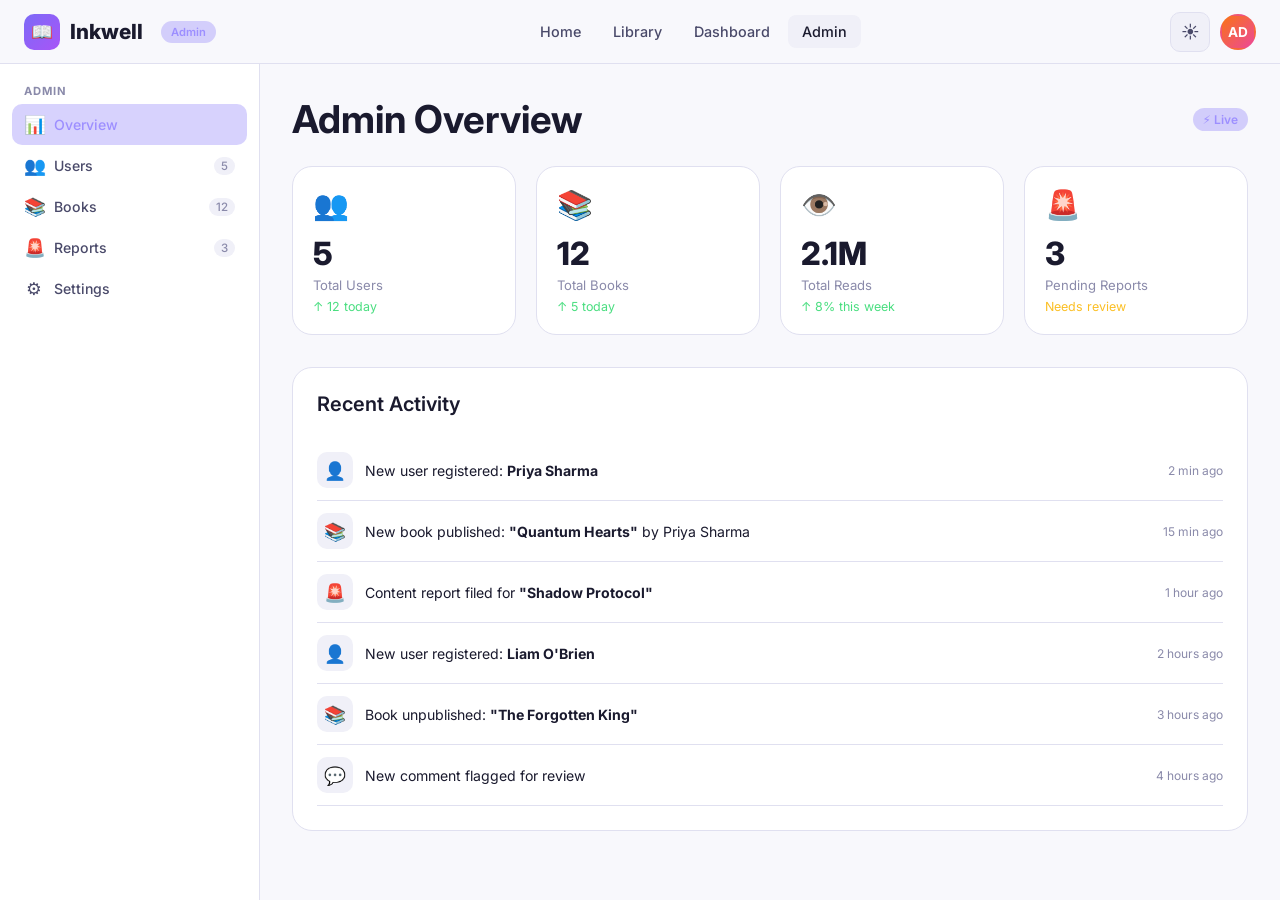
==== admin.html @ 32469648 "update" ====
<!DOCTYPE html>
<html lang="en" data-theme="light">

<head>
    <meta charset="UTF-8" />
    <meta name="viewport" content="width=device-width, initial-scale=1.0" />
    <title>Admin Panel — Inkwell</title>
    <link rel="stylesheet" href="css/styles.css" />
    <link href="https://fonts.googleapis.com/css2?family=Inter:wght@400;500;600;700;800&display=swap"
        rel="stylesheet" />
</head>

<body>

    <nav class="navbar">
        <a href="index.html" class="navbar-brand">
            <div class="logo-icon">📖</div><span>Inkwell</span>
            <span class="badge" style="margin-left:8px;font-size:0.7rem">Admin</span>
        </a>
        <div class="navbar-nav">
            <a href="index.html">Home</a>
            <a href="library.html">Library</a>
            <a href="dashboard.html">Dashboard</a>
            <a href="admin.html" class="active">Admin</a>
        </div>
        <div class="navbar-actions">
            <button class="theme-toggle" id="themeToggle">🌙</button>
            <div class="avatar" style="background:var(--gradient-warm)">AD</div>
            <div class="hamburger" id="hamburger"><span></span><span></span><span></span></div>
        </div>
    </nav>

    <div class="mobile-nav-overlay" id="mobileOverlay"></div>

    <div class="app-layout">
        <aside class="sidebar" id="sidebar">
            <div class="sidebar-section">
                <div class="sidebar-label">Admin</div>
                <div class="sidebar-item active" onclick="showAdminTab('overview')"><span class="icon">📊</span>
                    Overview</div>
                <div class="sidebar-item" onclick="showAdminTab('users')"><span class="icon">👥</span> Users <span
                        class="count" id="userCountBadge">0</span></div>
                <div class="sidebar-item" onclick="showAdminTab('books')"><span class="icon">📚</span> Books <span
                        class="count" id="bookCountBadge">0</span></div>
                <div class="sidebar-item" onclick="showAdminTab('reports')"><span class="icon">🚨</span> Reports <span
                        class="count">3</span></div>
                <div class="sidebar-item" onclick="showAdminTab('settings')"><span class="icon">⚙️</span> Settings</div>
            </div>
        </aside>

        <main class="main-content">

            <!-- OVERVIEW -->
            <div id="admin-tab-overview">
                <div class="flex-between mb-3">
                    <h2>Admin Overview</h2>
                    <span class="badge">⚡ Live</span>
                </div>
                <div class="stats-grid stagger mb-3">
                    <div class="stat-card">
                        <div class="stat-icon">👥</div>
                        <div class="stat-value" id="adminTotalUsers">0</div>
                        <div class="stat-label">Total Users</div>
                        <div class="stat-change">↑ 12 today</div>
                    </div>
                    <div class="stat-card">
                        <div class="stat-icon">📚</div>
                        <div class="stat-value" id="adminTotalBooks">0</div>
                        <div class="stat-label">Total Books</div>
                        <div class="stat-change">↑ 5 today</div>
                    </div>
                    <div class="stat-card">
                        <div class="stat-icon">👁️</div>
                        <div class="stat-value">2.1M</div>
                        <div class="stat-label">Total Reads</div>
                        <div class="stat-change">↑ 8% this week</div>
                    </div>
                    <div class="stat-card">
                        <div class="stat-icon">🚨</div>
                        <div class="stat-value">3</div>
                        <div class="stat-label">Pending Reports</div>
                        <div class="stat-change" style="color:var(--warning)">Needs review</div>
                    </div>
                </div>
                <div class="card">
                    <h3 class="mb-3">Recent Activity</h3>
                    <div id="recentActivity"></div>
                </div>
            </div>

            <!-- USERS -->
            <div id="admin-tab-users" class="hidden">
                <div class="flex-between mb-3">
                    <h2>Manage Users</h2>
                    <div style="display:flex;gap:10px">
                        <input class="input" style="width:240px" placeholder="Search users..."
                            oninput="searchUsers(this.value)" />
                    </div>
                </div>
                <div class="card" style="padding:0;overflow:hidden">
                    <table class="admin-table">
                        <thead>
                            <tr>
                                <th>User</th>
                                <th>Email</th>
                                <th>Books</th>
                                <th>Joined</th>
                                <th>Status</th>
                                <th>Actions</th>
                            </tr>
                        </thead>
                        <tbody id="usersTableBody"></tbody>
                    </table>
                </div>
            </div>

            <!-- BOOKS -->
            <div id="admin-tab-books" class="hidden">
                <div class="flex-between mb-3">
                    <h2>Manage Books</h2>
                    <input class="input" style="width:240px" placeholder="Search books..."
                        oninput="searchAdminBooks(this.value)" />
                </div>
                <div class="card" style="padding:0;overflow:hidden">
                    <table class="admin-table">
                        <thead>
                            <tr>
                                <th>Book</th>
                                <th>Author</th>
                                <th>Category</th>
                                <th>Reads</th>
                                <th>Status</th>
                                <th>Actions</th>
                            </tr>
                        </thead>
                        <tbody id="booksTableBody"></tbody>
                    </table>
                </div>
            </div>

            <!-- REPORTS -->
            <div id="admin-tab-reports" class="hidden">
                <h2 class="mb-3">Content Reports</h2>
                <div id="reportsList"></div>
            </div>

            <!-- SETTINGS -->
            <div id="admin-tab-settings" class="hidden">
                <h2 class="mb-3">Platform Settings</h2>
                <div class="card mb-3">
                    <h3 class="mb-3">General</h3>
                    <div style="display:flex;flex-direction:column;gap:16px">
                        <div class="input-group"><label>Platform Name</label><input class="input" value="Inkwell" />
                        </div>
                        <div class="input-group"><label>Max Books Per User</label><input class="input" type="number"
                                value="50" /></div>
                        <div class="flex-between"><span>Allow New Registrations</span><input type="checkbox" checked />
                        </div>
                        <div class="flex-between"><span>Require Email Verification</span><input type="checkbox"
                                checked /></div>
                    </div>
                </div>
                <div class="card">
                    <h3 class="mb-3">Content Moderation</h3>
                    <div style="display:flex;flex-direction:column;gap:16px">
                        <div class="flex-between"><span>Auto-flag inappropriate content</span><input type="checkbox"
                                checked /></div>
                        <div class="flex-between"><span>Require approval for new books</span><input type="checkbox" />
                        </div>
                        <button class="btn btn-primary mt-2">Save Settings</button>
                    </div>
                </div>
            </div>

        </main>
    </div>

    <!-- CONFIRM ACTION MODAL -->
    <div class="modal-overlay" id="confirmModal">
        <div class="modal" style="max-width:400px">
            <div class="modal-header">
                <h3 id="confirmTitle">Confirm Action</h3>
                <button class="modal-close" onclick="closeModal('confirmModal')">✕</button>
            </div>
            <p id="confirmMessage" class="mb-3"></p>
            <div style="display:flex;gap:10px">
                <button class="btn btn-danger" style="flex:1;justify-content:center" id="confirmBtn">Confirm</button>
                <button class="btn btn-secondary" style="flex:1;justify-content:center"
                    onclick="closeModal('confirmModal')">Cancel</button>
            </div>
        </div>
    </div>

    <!-- ADMIN LOGIN OVERLAY -->
    <div class="modal-overlay" id="adminLoginOverlay" style="display:flex; flex-direction:column; justify-content:center; align-items:center; background:var(--bg); z-index:99999;">
        <div class="modal" style="text-align:center; width:100%; max-width:400px; padding:40px 30px;">
            <div style="font-size:3.5rem; margin-bottom:15px;">🛡️</div>
            <h2 style="margin-bottom:8px;">Admin Access</h2>
            <p style="color:var(--text-muted); font-size:0.9rem; margin-bottom:24px;">Please enter the password to access the admin portal.</p>
            <div style="text-align:left; margin-bottom:20px;">
                <label style="display:block; margin-bottom:8px; font-weight:600; font-size:0.85rem; color:var(--text)">Password</label>
                <input class="input" type="password" id="adminPasswordInput" placeholder="Enter password (e.g. admin123)..." style="width:100%;" onkeyup="if(event.key === 'Enter') checkAdminPassword()" />
                <div id="adminLoginError" style="color:#ef4444; font-size:0.8rem; margin-top:8px; display:none;">Incorrect password. Access denied.</div>
            </div>
            <button class="btn btn-primary" style="width:100%; justify-content:center; padding:12px; margin-bottom:12px;" onclick="checkAdminPassword()">Authenticate</button>
            <button class="btn btn-ghost" style="width:100%; justify-content:center; padding:12px;" onclick="window.location.href='index.html'">Return to Homepage</button>
        </div>
    </div>

    <div class="toast-container" id="toastContainer"></div>
    <script src="js/app.js"></script>
    <script src="js/admin.js"></script>
</body>

</html>
---- css/styles.css ----
/* ===== CSS VARIABLES & RESET ===== */
:root {
    --bg-primary: #0f0f13;
    --bg-secondary: #1a1a24;
    --bg-card: #1e1e2e;
    --bg-hover: #252535;
    --accent: #7c6af7;
    --accent-light: #9d8fff;
    --accent-glow: rgba(124, 106, 247, 0.3);
    --text-primary: #e8e8f0;
    --text-secondary: #9090a8;
    --text-muted: #5a5a72;
    --border: #2a2a3e;
    --border-light: #3a3a52;
    --success: #4ade80;
    --warning: #fbbf24;
    --danger: #f87171;
    --gradient: linear-gradient(135deg, #7c6af7, #a855f7);
    --gradient-warm: linear-gradient(135deg, #f97316, #ec4899);
    --shadow: 0 4px 24px rgba(0, 0, 0, 0.4);
    --shadow-glow: 0 0 30px rgba(124, 106, 247, 0.2);
    --radius: 12px;
    --radius-lg: 20px;
    --transition: all 0.3s cubic-bezier(0.4, 0, 0.2, 1);
    --font: 'Inter', system-ui, sans-serif;
    --font-serif: 'Georgia', 'Times New Roman', serif;
    --sidebar-width: 260px;
}

[data-theme="light"] {
    --bg-primary: #f8f8fc;
    --bg-secondary: #ffffff;
    --bg-card: #ffffff;
    --bg-hover: #f0f0f8;
    --text-primary: #1a1a2e;
    --text-secondary: #4a4a6a;
    --text-muted: #8a8aaa;
    --border: #e0e0f0;
    --border-light: #d0d0e8;
    --shadow: 0 4px 24px rgba(0, 0, 0, 0.08);
    --shadow-glow: 0 0 30px rgba(124, 106, 247, 0.1);
}

*,
*::before,
*::after {
    box-sizing: border-box;
    margin: 0;
    padding: 0;
}

html {
    scroll-behavior: smooth;
}

body {
    font-family: var(--font);
    background: var(--bg-primary);
    color: var(--text-primary);
    transition: var(--transition);
    min-height: 100vh;
    overflow-x: hidden;
}

a {
    text-decoration: none;
    color: inherit;
}

ul {
    list-style: none;
}

img {
    max-width: 100%;
}

button {
    cursor: pointer;
    border: none;
    outline: none;
    font-family: var(--font);
}

input,
textarea,
select {
    font-family: var(--font);
    outline: none;
}

/* ===== SCROLLBAR ===== */
::-webkit-scrollbar {
    width: 6px;
}

::-webkit-scrollbar-track {
    background: var(--bg-primary);
}

::-webkit-scrollbar-thumb {
    background: var(--border-light);
    border-radius: 3px;
}

::-webkit-scrollbar-thumb:hover {
    background: var(--accent);
}

/* ===== TYPOGRAPHY ===== */
h1 {
    font-size: clamp(2rem, 5vw, 3.5rem);
    font-weight: 800;
    line-height: 1.1;
}

h2 {
    font-size: clamp(1.5rem, 3vw, 2.5rem);
    font-weight: 700;
}

h3 {
    font-size: 1.25rem;
    font-weight: 600;
}

h4 {
    font-size: 1rem;
    font-weight: 600;
}

p {
    line-height: 1.7;
    color: var(--text-secondary);
}

/* ===== UTILITY CLASSES ===== */
.container {
    max-width: 1200px;
    margin: 0 auto;
    padding: 0 24px;
}

.flex {
    display: flex;
}

.flex-center {
    display: flex;
    align-items: center;
    justify-content: center;
}

.flex-between {
    display: flex;
    align-items: center;
    justify-content: space-between;
}

.grid {
    display: grid;
}

.gap-1 {
    gap: 8px;
}

.gap-2 {
    gap: 16px;
}

.gap-3 {
    gap: 24px;
}

.gap-4 {
    gap: 32px;
}

.mt-1 {
    margin-top: 8px;
}

.mt-2 {
    margin-top: 16px;
}

.mt-3 {
    margin-top: 24px;
}

.mb-1 {
    margin-bottom: 8px;
}

.mb-2 {
    margin-bottom: 16px;
}

.mb-3 {
    margin-bottom: 24px;
}

.text-accent {
    color: var(--accent);
}

.text-muted {
    color: var(--text-muted);
}

.text-center {
    text-align: center;
}

.hidden {
    display: none !important;
}

.badge {
    display: inline-flex;
    align-items: center;
    gap: 4px;
    padding: 4px 10px;
    border-radius: 20px;
    font-size: 0.75rem;
    font-weight: 600;
    background: var(--accent-glow);
    color: var(--accent-light);
}

/* ===== BUTTONS ===== */
.btn {
    display: inline-flex;
    align-items: center;
    gap: 8px;
    padding: 10px 20px;
    border-radius: var(--radius);
    font-size: 0.9rem;
    font-weight: 600;
    transition: var(--transition);
    white-space: nowrap;
}

.btn-primary {
    background: var(--gradient);
    color: #fff;
    box-shadow: 0 4px 15px var(--accent-glow);
}

.btn-primary:hover {
    transform: translateY(-2px);
    box-shadow: 0 8px 25px var(--accent-glow);
}

.btn-secondary {
    background: var(--bg-card);
    color: var(--text-primary);
    border: 1px solid var(--border-light);
}

.btn-secondary:hover {
    background: var(--bg-hover);
    border-color: var(--accent);
}

.btn-ghost {
    background: transparent;
    color: var(--text-secondary);
}

.btn-ghost:hover {
    color: var(--text-primary);
    background: var(--bg-hover);
}

.btn-danger {
    background: rgba(248, 113, 113, 0.15);
    color: var(--danger);
    border: 1px solid rgba(248, 113, 113, 0.3);
}

.btn-danger:hover {
    background: rgba(248, 113, 113, 0.25);
}

.btn-sm {
    padding: 6px 14px;
    font-size: 0.8rem;
}

.btn-lg {
    padding: 14px 28px;
    font-size: 1rem;
    border-radius: var(--radius-lg);
}

.btn-icon {
    padding: 8px;
    border-radius: 8px;
    background: var(--bg-hover);
    color: var(--text-secondary);
}

.btn-icon:hover {
    color: var(--accent);
    background: var(--accent-glow);
}

/* ===== CARDS ===== */
.card {
    background: var(--bg-card);
    border: 1px solid var(--border);
    border-radius: var(--radius-lg);
    padding: 24px;
    transition: var(--transition);
}

.card:hover {
    border-color: var(--border-light);
    box-shadow: var(--shadow);
}

.card-glow:hover {
    box-shadow: var(--shadow-glow);
    border-color: var(--accent);
}

/* ===== INPUTS ===== */
.input-group {
    display: flex;
    flex-direction: column;
    gap: 6px;
}

.input-group label {
    font-size: 0.85rem;
    font-weight: 600;
    color: var(--text-secondary);
}

.input {
    background: var(--bg-secondary);
    border: 1px solid var(--border);
    border-radius: var(--radius);
    padding: 10px 14px;
    color: var(--text-primary);
    font-size: 0.9rem;
    transition: var(--transition);
    width: 100%;
}

.input:focus {
    border-color: var(--accent);
    box-shadow: 0 0 0 3px var(--accent-glow);
}

.input::placeholder {
    color: var(--text-muted);
}

textarea.input {
    resize: vertical;
    min-height: 100px;
}

/* ===== MODAL ===== */
.modal-overlay {
    position: fixed;
    inset: 0;
    background: rgba(0, 0, 0, 0.7);
    backdrop-filter: blur(8px);
    z-index: 1000;
    display: flex;
    align-items: center;
    justify-content: center;
    opacity: 0;
    pointer-events: none;
    transition: var(--transition);
}

.modal-overlay.active {
    opacity: 1;
    pointer-events: all;
}

.modal {
    background: var(--bg-card);
    border: 1px solid var(--border-light);
    border-radius: var(--radius-lg);
    padding: 32px;
    width: 90%;
    max-width: 480px;
    transform: scale(0.9) translateY(20px);
    transition: var(--transition);
    box-shadow: var(--shadow);
}

.modal-overlay.active .modal {
    transform: scale(1) translateY(0);
}

.modal-header {
    display: flex;
    align-items: center;
    justify-content: space-between;
    margin-bottom: 24px;
}

.modal-close {
    background: var(--bg-hover);
    border: none;
    color: var(--text-secondary);
    width: 32px;
    height: 32px;
    border-radius: 8px;
    font-size: 1.2rem;
    cursor: pointer;
    display: flex;
    align-items: center;
    justify-content: center;
}

.modal-close:hover {
    color: var(--danger);
}

/* ===== NAVBAR ===== */
.navbar {
    position: fixed;
    top: 0;
    left: 0;
    right: 0;
    z-index: 100;
    background: rgba(15, 15, 19, 0.85);
    backdrop-filter: blur(20px);
    border-bottom: 1px solid var(--border);
    padding: 0 24px;
    height: 64px;
    display: flex;
    align-items: center;
    justify-content: space-between;
    transition: var(--transition);
}

[data-theme="light"] .navbar {
    background: rgba(248, 248, 252, 0.85);
}

.navbar-brand {
    display: flex;
    align-items: center;
    gap: 10px;
    font-size: 1.3rem;
    font-weight: 800;
}

.navbar-brand .logo-icon {
    width: 36px;
    height: 36px;
    background: var(--gradient);
    border-radius: 10px;
    display: flex;
    align-items: center;
    justify-content: center;
    font-size: 1.1rem;
}

.navbar-nav {
    display: flex;
    align-items: center;
    gap: 4px;
}

.navbar-nav a {
    padding: 8px 14px;
    border-radius: 8px;
    font-size: 0.9rem;
    font-weight: 500;
    color: var(--text-secondary);
    transition: var(--transition);
}

.navbar-nav a:hover,
.navbar-nav a.active {
    color: var(--text-primary);
    background: var(--bg-hover);
}

.navbar-actions {
    display: flex;
    align-items: center;
    gap: 10px;
}

.theme-toggle {
    width: 40px;
    height: 40px;
    border-radius: 10px;
    background: var(--bg-hover);
    border: 1px solid var(--border);
    color: var(--text-secondary);
    font-size: 1.1rem;
    display: flex;
    align-items: center;
    justify-content: center;
    cursor: pointer;
    transition: var(--transition);
}

.theme-toggle:hover {
    color: var(--accent);
    border-color: var(--accent);
}

.avatar {
    width: 36px;
    height: 36px;
    border-radius: 50%;
    background: var(--gradient);
    display: flex;
    align-items: center;
    justify-content: center;
    font-weight: 700;
    font-size: 0.85rem;
    color: #fff;
    cursor: pointer;
    border: 2px solid transparent;
    transition: var(--transition);
}

.avatar:hover {
    border-color: var(--accent);
}

.hamburger {
    display: none;
    flex-direction: column;
    gap: 5px;
    cursor: pointer;
    padding: 8px;
}

.hamburger span {
    width: 22px;
    height: 2px;
    background: var(--text-primary);
    border-radius: 2px;
    transition: var(--transition);
}

/* ===== HERO SECTION ===== */
.hero {
    min-height: 100vh;
    display: flex;
    align-items: center;
    padding: 100px 24px 60px;
    position: relative;
    overflow: hidden;
}

.hero-bg {
    position: absolute;
    inset: 0;
    z-index: 0;
    background: radial-gradient(ellipse 80% 60% at 50% -10%, rgba(124, 106, 247, 0.15), transparent),
        radial-gradient(ellipse 60% 40% at 80% 80%, rgba(168, 85, 247, 0.1), transparent);
}

.hero-grid {
    position: absolute;
    inset: 0;
    z-index: 0;
    background-image: linear-gradient(var(--border) 1px, transparent 1px),
        linear-gradient(90deg, var(--border) 1px, transparent 1px);
    background-size: 60px 60px;
    opacity: 0.3;
}

.hero-content {
    position: relative;
    z-index: 1;
    max-width: 700px;
}

.hero-badge {
    display: inline-flex;
    align-items: center;
    gap: 8px;
    background: var(--accent-glow);
    border: 1px solid rgba(124, 106, 247, 0.4);
    color: var(--accent-light);
    padding: 6px 16px;
    border-radius: 20px;
    font-size: 0.8rem;
    font-weight: 600;
    margin-bottom: 24px;
}

.hero h1 {
    margin-bottom: 20px;
}

.hero h1 span {
    background: var(--gradient);
    -webkit-background-clip: text;
    -webkit-text-fill-color: transparent;
    background-clip: text;
}

.hero p {
    font-size: 1.1rem;
    margin-bottom: 36px;
    max-width: 560px;
}

.hero-actions {
    display: flex;
    gap: 14px;
    flex-wrap: wrap;
}

.hero-stats {
    display: flex;
    gap: 32px;
    margin-top: 48px;
    flex-wrap: wrap;
}

.hero-stat {
    display: flex;
    flex-direction: column;
}

.hero-stat .num {
    font-size: 1.8rem;
    font-weight: 800;
    color: var(--text-primary);
}

.hero-stat .label {
    font-size: 0.8rem;
    color: var(--text-muted);
}

.hero-visual {
    position: absolute;
    right: 5%;
    top: 50%;
    transform: translateY(-50%);
    z-index: 1;
    display: grid;
    grid-template-columns: 1fr 1fr;
    gap: 16px;
    width: 380px;
}

.hero-book-card {
    background: var(--bg-card);
    border: 1px solid var(--border);
    border-radius: var(--radius);
    padding: 16px;
    transition: var(--transition);
    animation: float 4s ease-in-out infinite;
}

.hero-book-card:nth-child(2) {
    animation-delay: 1s;
    margin-top: 24px;
}

.hero-book-card:nth-child(3) {
    animation-delay: 0.5s;
}

.hero-book-card:nth-child(4) {
    animation-delay: 1.5s;
    margin-top: 24px;
}

.hero-book-card:hover {
    border-color: var(--accent);
    transform: translateY(-4px);
}

.book-cover-mini {
    width: 100%;
    aspect-ratio: 3/4;
    border-radius: 8px;
    margin-bottom: 10px;
    display: flex;
    align-items: center;
    justify-content: center;
    font-size: 2rem;
}

@keyframes float {

    0%,
    100% {
        transform: translateY(0);
    }

    50% {
        transform: translateY(-8px);
    }
}

/* ===== SECTIONS ===== */
.section {
    padding: 80px 0;
}

.section-header {
    text-align: center;
    margin-bottom: 48px;
}

.section-header p {
    max-width: 560px;
    margin: 12px auto 0;
    font-size: 1rem;
}

/* ===== BOOK GRID ===== */
.books-grid {
    display: grid;
    grid-template-columns: repeat(auto-fill, minmax(200px, 1fr));
    gap: 24px;
}

.book-card {
    background: var(--bg-card);
    border: 1px solid var(--border);
    border-radius: var(--radius-lg);
    overflow: hidden;
    transition: var(--transition);
    cursor: pointer;
}

.book-card:hover {
    transform: translateY(-6px);
    box-shadow: var(--shadow-glow);
    border-color: var(--accent);
}

.book-cover {
    width: 100%;
    aspect-ratio: 3/4;
    display: flex;
    align-items: center;
    justify-content: center;
    font-size: 3rem;
    position: relative;
    overflow: hidden;
}

.book-cover img {
    width: 100%;
    height: 100%;
    object-fit: cover;
}

.book-info {
    padding: 14px;
}

.book-title {
    font-size: 0.9rem;
    font-weight: 700;
    margin-bottom: 4px;
    color: var(--text-primary);
    white-space: nowrap;
    overflow: hidden;
    text-overflow: ellipsis;
}

.book-author {
    font-size: 0.78rem;
    color: var(--text-muted);
    margin-bottom: 8px;
}

.book-meta {
    display: flex;
    align-items: center;
    justify-content: space-between;
}

.book-rating {
    display: flex;
    align-items: center;
    gap: 4px;
    font-size: 0.78rem;
    color: var(--warning);
}

.book-reads {
    font-size: 0.75rem;
    color: var(--text-muted);
}

.book-category {
    position: absolute;
    top: 10px;
    left: 10px;
    background: rgba(0, 0, 0, 0.6);
    backdrop-filter: blur(4px);
    color: #fff;
    padding: 3px 8px;
    border-radius: 6px;
    font-size: 0.7rem;
    font-weight: 600;
}

/* ===== FEATURES SECTION ===== */
.features-grid {
    display: grid;
    grid-template-columns: repeat(auto-fit, minmax(280px, 1fr));
    gap: 24px;
}

.feature-card {
    background: var(--bg-card);
    border: 1px solid var(--border);
    border-radius: var(--radius-lg);
    padding: 28px;
    transition: var(--transition);
}

.feature-card:hover {
    border-color: var(--accent);
    box-shadow: var(--shadow-glow);
    transform: translateY(-4px);
}

.feature-icon {
    width: 52px;
    height: 52px;
    border-radius: var(--radius);
    background: var(--accent-glow);
    display: flex;
    align-items: center;
    justify-content: center;
    font-size: 1.5rem;
    margin-bottom: 16px;
}

.feature-card h3 {
    margin-bottom: 8px;
}

/* ===== SIDEBAR LAYOUT ===== */
.app-layout {
    display: flex;
    min-height: 100vh;
    padding-top: 64px;
}

.sidebar {
    width: var(--sidebar-width);
    background: var(--bg-secondary);
    border-right: 1px solid var(--border);
    position: fixed;
    top: 64px;
    left: 0;
    bottom: 0;
    overflow-y: auto;
    padding: 20px 12px;
    transition: var(--transition);
    z-index: 50;
}

.sidebar-section {
    margin-bottom: 24px;
}

.sidebar-label {
    font-size: 0.7rem;
    font-weight: 700;
    text-transform: uppercase;
    letter-spacing: 1px;
    color: var(--text-muted);
    padding: 0 12px;
    margin-bottom: 6px;
}

.sidebar-item {
    display: flex;
    align-items: center;
    gap: 10px;
    padding: 10px 12px;
    border-radius: 10px;
    color: var(--text-secondary);
    font-size: 0.88rem;
    font-weight: 500;
    transition: var(--transition);
    cursor: pointer;
}

.sidebar-item:hover {
    background: var(--bg-hover);
    color: var(--text-primary);
}

.sidebar-item.active {
    background: var(--accent-glow);
    color: var(--accent-light);
}

.sidebar-item .icon {
    font-size: 1.1rem;
    width: 20px;
    text-align: center;
}

.sidebar-item .count {
    margin-left: auto;
    background: var(--bg-hover);
    color: var(--text-muted);
    padding: 2px 7px;
    border-radius: 10px;
    font-size: 0.72rem;
}

.main-content {
    margin-left: var(--sidebar-width);
    flex: 1;
    padding: 32px;
    min-width: 0;
}

/* ===== DASHBOARD ===== */
.stats-grid {
    display: grid;
    grid-template-columns: repeat(auto-fit, minmax(200px, 1fr));
    gap: 20px;
    margin-bottom: 32px;
}

.stat-card {
    background: var(--bg-card);
    border: 1px solid var(--border);
    border-radius: var(--radius-lg);
    padding: 20px;
    transition: var(--transition);
}

.stat-card:hover {
    border-color: var(--border-light);
}

.stat-card .stat-icon {
    font-size: 1.8rem;
    margin-bottom: 12px;
}

.stat-card .stat-value {
    font-size: 2rem;
    font-weight: 800;
    color: var(--text-primary);
}

.stat-card .stat-label {
    font-size: 0.82rem;
    color: var(--text-muted);
    margin-top: 4px;
}

.stat-card .stat-change {
    font-size: 0.78rem;
    color: var(--success);
    margin-top: 6px;
}

/* ===== EDITOR ===== */
.editor-layout {
    display: flex;
    height: 100vh;
    padding-top: 64px;
}

.editor-sidebar {
    width: 280px;
    background: var(--bg-secondary);
    border-right: 1px solid var(--border);
    display: flex;
    flex-direction: column;
    overflow: hidden;
}

.editor-sidebar-header {
    padding: 16px;
    border-bottom: 1px solid var(--border);
}

.chapter-list {
    flex: 1;
    overflow-y: auto;
    padding: 8px;
}

.chapter-item {
    display: flex;
    align-items: center;
    gap: 10px;
    padding: 10px 12px;
    border-radius: 10px;
    cursor: pointer;
    transition: var(--transition);
    color: var(--text-secondary);
    font-size: 0.88rem;
}

.chapter-item:hover {
    background: var(--bg-hover);
    color: var(--text-primary);
}

.chapter-item.active {
    background: var(--accent-glow);
    color: var(--accent-light);
}

.chapter-item .drag-handle {
    color: var(--text-muted);
    cursor: grab;
}

.chapter-item .chapter-num {
    font-size: 0.72rem;
    color: var(--text-muted);
}

.editor-main {
    flex: 1;
    display: flex;
    flex-direction: column;
    overflow: hidden;
}

.editor-toolbar {
    padding: 10px 16px;
    border-bottom: 1px solid var(--border);
    display: flex;
    align-items: center;
    gap: 4px;
    flex-wrap: wrap;
    background: var(--bg-secondary);
}

.toolbar-btn {
    width: 34px;
    height: 34px;
    border-radius: 8px;
    background: transparent;
    color: var(--text-secondary);
    font-size: 0.9rem;
    display: flex;
    align-items: center;
    justify-content: center;
    transition: var(--transition);
}

.toolbar-btn:hover {
    background: var(--bg-hover);
    color: var(--text-primary);
}

.toolbar-btn.active {
    background: var(--accent-glow);
    color: var(--accent);
}

.toolbar-divider {
    width: 1px;
    height: 24px;
    background: var(--border);
    margin: 0 4px;
}

.editor-area {
    flex: 1;
    overflow-y: auto;
    padding: 40px;
}

.editor-content {
    max-width: 720px;
    margin: 0 auto;
    min-height: 500px;
    outline: none;
    font-size: 1.05rem;
    line-height: 1.8;
    color: var(--text-primary);
}

.editor-content:empty::before {
    content: attr(data-placeholder);
    color: var(--text-muted);
}

.editor-content h1,
.editor-content h2,
.editor-content h3 {
    color: var(--text-primary);
    margin: 24px 0 12px;
}

.editor-content blockquote {
    border-left: 3px solid var(--accent);
    padding-left: 20px;
    color: var(--text-secondary);
    font-style: italic;
    margin: 20px 0;
}

.editor-content img {
    border-radius: var(--radius);
    max-width: 100%;
    margin: 16px 0;
}

.editor-footer {
    padding: 10px 16px;
    border-top: 1px solid var(--border);
    display: flex;
    align-items: center;
    justify-content: space-between;
    background: var(--bg-secondary);
    font-size: 0.8rem;
    color: var(--text-muted);
}

.autosave-indicator {
    display: flex;
    align-items: center;
    gap: 6px;
}

.autosave-dot {
    width: 6px;
    height: 6px;
    border-radius: 50%;
    background: var(--success);
    animation: pulse 2s infinite;
}

@keyframes pulse {

    0%,
    100% {
        opacity: 1;
    }

    50% {
        opacity: 0.3;
    }
}

/* ===== AI ASSISTANT PANEL ===== */
.ai-panel {
    width: 320px;
    background: var(--bg-secondary);
    border-left: 1px solid var(--border);
    display: flex;
    flex-direction: column;
    overflow: hidden;
    transition: var(--transition);
}

.ai-panel-header {
    padding: 16px;
    border-bottom: 1px solid var(--border);
    display: flex;
    align-items: center;
    justify-content: space-between;
}

.ai-messages {
    flex: 1;
    overflow-y: auto;
    padding: 16px;
    display: flex;
    flex-direction: column;
    gap: 12px;
}

.ai-message {
    padding: 12px;
    border-radius: var(--radius);
    font-size: 0.85rem;
    line-height: 1.6;
}

.ai-message.assistant {
    background: var(--accent-glow);
    border: 1px solid rgba(124, 106, 247, 0.3);
    color: var(--text-primary);
}

.ai-message.user {
    background: var(--bg-hover);
    color: var(--text-secondary);
}

.ai-input-area {
    padding: 12px;
    border-top: 1px solid var(--border);
    display: flex;
    gap: 8px;
}

.ai-input-area .input {
    flex: 1;
    padding: 8px 12px;
    font-size: 0.85rem;
}

/* ===== READER ===== */
.reader-layout {
    min-height: 100vh;
    padding-top: 64px;
}

.reader-controls {
    position: fixed;
    top: 64px;
    left: 0;
    right: 0;
    z-index: 90;
    background: var(--bg-secondary);
    border-bottom: 1px solid var(--border);
    padding: 10px 24px;
    display: flex;
    align-items: center;
    justify-content: space-between;
    transition: var(--transition);
}

.reader-controls.hidden-bar {
    transform: translateY(-100%);
}

.font-size-control {
    display: flex;
    align-items: center;
    gap: 8px;
}

.font-size-control span {
    font-size: 0.85rem;
    color: var(--text-muted);
    min-width: 30px;
    text-align: center;
}

.reader-content {
    max-width: 680px;
    margin: 0 auto;
    padding: 40px 24px 80px;
    font-family: var(--font-serif);
    font-size: 1.1rem;
    line-height: 1.9;
    color: var(--text-primary);
}

.reader-content h1 {
    font-family: var(--font);
    margin-bottom: 8px;
}

.reader-content h2 {
    font-family: var(--font);
    margin: 32px 0 16px;
}

.reader-content p {
    margin-bottom: 20px;
}

.reader-content blockquote {
    border-left: 3px solid var(--accent);
    padding: 12px 20px;
    background: var(--bg-card);
    border-radius: 0 var(--radius) var(--radius) 0;
    margin: 24px 0;
    font-style: italic;
}

.reading-progress {
    position: fixed;
    top: 64px;
    left: 0;
    height: 3px;
    background: var(--gradient);
    z-index: 200;
    transition: width 0.1s;
}

/* ===== LIBRARY / SEARCH ===== */
.search-bar {
    display: flex;
    align-items: center;
    gap: 12px;
    background: var(--bg-card);
    border: 1px solid var(--border);
    border-radius: var(--radius-lg);
    padding: 12px 20px;
    transition: var(--transition);
}

.search-bar:focus-within {
    border-color: var(--accent);
    box-shadow: 0 0 0 3px var(--accent-glow);
}

.search-bar input {
    flex: 1;
    background: none;
    border: none;
    color: var(--text-primary);
    font-size: 1rem;
}

.search-bar .search-icon {
    color: var(--text-muted);
    font-size: 1.1rem;
}

.filter-tabs {
    display: flex;
    gap: 8px;
    flex-wrap: wrap;
    margin: 20px 0;
}

.filter-tab {
    padding: 7px 16px;
    border-radius: 20px;
    font-size: 0.82rem;
    font-weight: 600;
    background: var(--bg-card);
    border: 1px solid var(--border);
    color: var(--text-secondary);
    cursor: pointer;
    transition: var(--transition);
}

.filter-tab:hover {
    border-color: var(--accent);
    color: var(--accent);
}

.filter-tab.active {
    background: var(--accent-glow);
    border-color: var(--accent);
    color: var(--accent-light);
}

/* ===== PROFILE ===== */
.profile-header {
    background: var(--bg-card);
    border: 1px solid var(--border);
    border-radius: var(--radius-lg);
    padding: 32px;
    display: flex;
    align-items: flex-start;
    gap: 24px;
    margin-bottom: 32px;
}

.profile-avatar {
    width: 90px;
    height: 90px;
    border-radius: 50%;
    background: var(--gradient);
    display: flex;
    align-items: center;
    justify-content: center;
    font-size: 2.5rem;
    font-weight: 800;
    color: #fff;
    flex-shrink: 0;
    border: 3px solid var(--accent);
}

.profile-info h2 {
    margin-bottom: 6px;
}

.profile-bio {
    color: var(--text-secondary);
    font-size: 0.9rem;
    margin: 8px 0;
}

.profile-stats {
    display: flex;
    gap: 24px;
    margin-top: 12px;
}

.profile-stat {
    text-align: center;
}

.profile-stat .val {
    font-size: 1.3rem;
    font-weight: 800;
    color: var(--text-primary);
}

.profile-stat .lbl {
    font-size: 0.75rem;
    color: var(--text-muted);
}

/* ===== ADMIN ===== */
.admin-table {
    width: 100%;
    border-collapse: collapse;
}

.admin-table th,
.admin-table td {
    padding: 12px 16px;
    text-align: left;
    border-bottom: 1px solid var(--border);
    font-size: 0.88rem;
}

.admin-table th {
    color: var(--text-muted);
    font-weight: 600;
    font-size: 0.78rem;
    text-transform: uppercase;
    letter-spacing: 0.5px;
}

.admin-table tr:hover td {
    background: var(--bg-hover);
}

.status-badge {
    padding: 3px 10px;
    border-radius: 20px;
    font-size: 0.75rem;
    font-weight: 600;
}

.status-active {
    background: rgba(74, 222, 128, 0.15);
    color: var(--success);
}

.status-banned {
    background: rgba(248, 113, 113, 0.15);
    color: var(--danger);
}

.status-pending {
    background: rgba(251, 191, 36, 0.15);
    color: var(--warning);
}

/* ===== TOAST NOTIFICATIONS ===== */
.toast-container {
    position: fixed;
    bottom: 24px;
    right: 24px;
    z-index: 9999;
    display: flex;
    flex-direction: column;
    gap: 10px;
}

.toast {
    background: var(--bg-card);
    border: 1px solid var(--border-light);
    border-radius: var(--radius);
    padding: 14px 18px;
    display: flex;
    align-items: center;
    gap: 12px;
    box-shadow: var(--shadow);
    min-width: 280px;
    animation: slideIn 0.3s ease;
    font-size: 0.88rem;
}

.toast.success {
    border-left: 3px solid var(--success);
}

.toast.error {
    border-left: 3px solid var(--danger);
}

.toast.info {
    border-left: 3px solid var(--accent);
}

@keyframes slideIn {
    from {
        transform: translateX(100%);
        opacity: 0;
    }

    to {
        transform: translateX(0);
        opacity: 1;
    }
}

@keyframes slideOut {
    from {
        transform: translateX(0);
        opacity: 1;
    }

    to {
        transform: translateX(100%);
        opacity: 0;
    }
}

/* ===== DROPDOWN ===== */
.dropdown {
    position: relative;
}

.dropdown-menu {
    position: absolute;
    top: calc(100% + 8px);
    right: 0;
    background: var(--bg-card);
    border: 1px solid var(--border-light);
    border-radius: var(--radius);
    padding: 6px;
    min-width: 180px;
    box-shadow: var(--shadow);
    z-index: 200;
    opacity: 0;
    pointer-events: none;
    transform: translateY(-8px);
    transition: var(--transition);
}

.dropdown-menu.open {
    opacity: 1;
    pointer-events: all;
    transform: translateY(0);
}

.dropdown-item {
    display: flex;
    align-items: center;
    gap: 10px;
    padding: 9px 12px;
    border-radius: 8px;
    font-size: 0.88rem;
    color: var(--text-secondary);
    cursor: pointer;
    transition: var(--transition);
}

.dropdown-item:hover {
    background: var(--bg-hover);
    color: var(--text-primary);
}

.dropdown-item.danger:hover {
    color: var(--danger);
    background: rgba(248, 113, 113, 0.1);
}

.dropdown-divider {
    height: 1px;
    background: var(--border);
    margin: 4px 0;
}

/* ===== PROGRESS BAR ===== */
.progress-bar {
    height: 6px;
    background: var(--bg-hover);
    border-radius: 3px;
    overflow: hidden;
}

.progress-fill {
    height: 100%;
    background: var(--gradient);
    border-radius: 3px;
    transition: width 0.5s ease;
}

/* ===== TABS ===== */
.tabs {
    display: flex;
    gap: 4px;
    border-bottom: 1px solid var(--border);
    margin-bottom: 24px;
}

.tab {
    padding: 10px 18px;
    font-size: 0.88rem;
    font-weight: 600;
    color: var(--text-muted);
    cursor: pointer;
    border-bottom: 2px solid transparent;
    transition: var(--transition);
    margin-bottom: -1px;
}

.tab:hover {
    color: var(--text-primary);
}

.tab.active {
    color: var(--accent);
    border-bottom-color: var(--accent);
}

/* ===== ANIMATIONS ===== */
.fade-in {
    animation: fadeIn 0.5s ease forwards;
}

.slide-up {
    animation: slideUp 0.5s ease forwards;
}

@keyframes fadeIn {
    from {
        opacity: 0;
    }

    to {
        opacity: 1;
    }
}

@keyframes slideUp {
    from {
        opacity: 0;
        transform: translateY(20px);
    }

    to {
        opacity: 1;
        transform: translateY(0);
    }
}

.stagger>* {
    opacity: 0;
    animation: slideUp 0.5s ease forwards;
}

.stagger>*:nth-child(1) {
    animation-delay: 0.1s;
}

.stagger>*:nth-child(2) {
    animation-delay: 0.2s;
}

.stagger>*:nth-child(3) {
    animation-delay: 0.3s;
}

.stagger>*:nth-child(4) {
    animation-delay: 0.4s;
}

.stagger>*:nth-child(5) {
    animation-delay: 0.5s;
}

.stagger>*:nth-child(6) {
    animation-delay: 0.6s;
}

/* ===== LOADING SPINNER ===== */
.spinner {
    width: 36px;
    height: 36px;
    border: 3px solid var(--border);
    border-top-color: var(--accent);
    border-radius: 50%;
    animation: spin 0.8s linear infinite;
}

@keyframes spin {
    to {
        transform: rotate(360deg);
    }
}

/* ===== EMPTY STATE ===== */
.empty-state {
    text-align: center;
    padding: 60px 24px;
}

.empty-state .empty-icon {
    font-size: 4rem;
    margin-bottom: 16px;
    opacity: 0.5;
}

.empty-state h3 {
    margin-bottom: 8px;
}

/* ===== VOICE RECORDING ===== */
.voice-btn {
    width: 48px;
    height: 48px;
    border-radius: 50%;
    background: var(--gradient);
    color: #fff;
    font-size: 1.2rem;
    display: flex;
    align-items: center;
    justify-content: center;
    box-shadow: 0 4px 15px var(--accent-glow);
    transition: var(--transition);
}

.voice-btn.recording {
    background: var(--gradient-warm);
    animation: recordPulse 1s ease infinite;
}

@keyframes recordPulse {

    0%,
    100% {
        box-shadow: 0 0 0 0 rgba(249, 115, 22, 0.4);
    }

    50% {
        box-shadow: 0 0 0 12px rgba(249, 115, 22, 0);
    }
}

/* ===== RESPONSIVE ===== */
@media (max-width: 1024px) {
    .hero-visual {
        display: none;
    }

    .hero-content {
        max-width: 100%;
    }

    .ai-panel {
        display: none;
    }

    .ai-panel.show {
        display: flex;
        position: fixed;
        right: 0;
        top: 64px;
        bottom: 0;
        z-index: 80;
    }
}

@media (max-width: 768px) {
    .navbar-nav {
        display: none;
    }

    .hamburger {
        display: flex;
    }

    .sidebar {
        transform: translateX(-100%);
        box-shadow: var(--shadow);
    }

    .sidebar.open {
        transform: translateX(0);
    }

    .main-content {
        margin-left: 0;
        padding: 20px;
    }

    .editor-sidebar {
        display: none;
    }

    .editor-sidebar.open {
        display: flex;
        position: fixed;
        left: 0;
        top: 64px;
        bottom: 0;
        z-index: 80;
    }

    .profile-header {
        flex-direction: column;
    }

    .hero {
        padding: 100px 20px 60px;
    }

    .hero-stats {
        gap: 20px;
    }

    .books-grid {
        grid-template-columns: repeat(auto-fill, minmax(150px, 1fr));
        gap: 16px;
    }

    .stats-grid {
        grid-template-columns: 1fr 1fr;
    }

    .features-grid {
        grid-template-columns: 1fr;
    }

    .modal {
        padding: 24px;
    }

    .reader-content {
        padding: 20px 16px 60px;
    }
}

@media (max-width: 480px) {
    .stats-grid {
        grid-template-columns: 1fr;
    }

    .books-grid {
        grid-template-columns: 1fr 1fr;
    }

    .hero-actions {
        flex-direction: column;
    }

    .hero-actions .btn {
        width: 100%;
        justify-content: center;
    }
}

/* ===== MOBILE NAV OVERLAY ===== */
.mobile-nav-overlay {
    display: none;
    position: fixed;
    inset: 0;
    background: rgba(0, 0, 0, 0.5);
    z-index: 49;
    backdrop-filter: blur(4px);
}

.mobile-nav-overlay.show {
    display: block;
}

/* ===== BOOK COVER COLORS ===== */
.cover-1 {
    background: linear-gradient(135deg, #667eea, #764ba2);
}

.cover-2 {
    background: linear-gradient(135deg, #f093fb, #f5576c);
}

.cover-3 {
    background: linear-gradient(135deg, #4facfe, #00f2fe);
}

.cover-4 {
    background: linear-gradient(135deg, #43e97b, #38f9d7);
}

.cover-5 {
    background: linear-gradient(135deg, #fa709a, #fee140);
}

.cover-6 {
    background: linear-gradient(135deg, #a18cd1, #fbc2eb);
}

.cover-7 {
    background: linear-gradient(135deg, #ffecd2, #fcb69f);
}

.cover-8 {
    background: linear-gradient(135deg, #ff9a9e, #fecfef);
}

/* ===== TOOLTIP ===== */
[data-tooltip] {
    position: relative;
}

[data-tooltip]::after {
    content: attr(data-tooltip);
    position: absolute;
    bottom: calc(100% + 6px);
    left: 50%;
    transform: translateX(-50%);
    background: var(--bg-card);
    border: 1px solid var(--border-light);
    color: var(--text-primary);
    padding: 5px 10px;
    border-radius: 6px;
    font-size: 0.75rem;
    white-space: nowrap;
    opacity: 0;
    pointer-events: none;
    transition: var(--transition);
    z-index: 300;
}

[data-tooltip]:hover::after {
    opacity: 1;
}

/* ===== FOOTER ===== */
.footer {
    background: var(--bg-secondary);
    border-top: 1px solid var(--border);
    padding: 48px 0 24px;
}

.footer-grid {
    display: grid;
    grid-template-columns: 2fr 1fr 1fr 1fr;
    gap: 40px;
    margin-bottom: 40px;
}

.footer-brand p {
    font-size: 0.88rem;
    margin-top: 12px;
    max-width: 260px;
}

.footer-col h4 {
    margin-bottom: 16px;
    font-size: 0.88rem;
}

.footer-col a {
    display: block;
    color: var(--text-muted);
    font-size: 0.85rem;
    margin-bottom: 10px;
    transition: var(--transition);
}

.footer-col a:hover {
    color: var(--accent);
}

.footer-bottom {
    border-top: 1px solid var(--border);
    padding-top: 24px;
    display: flex;
    align-items: center;
    justify-content: space-between;
}

.footer-bottom p {
    font-size: 0.82rem;
    color: var(--text-muted);
}

@media (max-width: 768px) {
    .footer-grid {
        grid-template-columns: 1fr 1fr;
    }

    .footer-bottom {
        flex-direction: column;
        gap: 12px;
        text-align: center;
    }
}

@media (max-width: 480px) {
    .footer-grid {
        grid-template-columns: 1fr;
    }
}

/* ===== PREMIUM UI/UX UPGRADES ===== */

/* 1. Spring-based Micro-interactions */
.btn:active, .toolbar-btn:active, .btn-icon:active, .chapter-item:active {
    transform: scale(0.92);
}

/* 2. Glassmorphism Editor Panels */
.editor-toolbar {
    background: rgba(26, 26, 36, 0.7) !important;
    backdrop-filter: blur(20px);
}
.editor-sidebar {
    background: rgba(26, 26, 36, 0.6) !important;
    backdrop-filter: blur(24px);
}
.editor-footer {
    background: rgba(26, 26, 36, 0.65) !important;
    backdrop-filter: blur(20px);
}
.ai-panel {
    background: rgba(21, 21, 30, 0.75) !important;
    backdrop-filter: blur(24px);
}
[data-theme="light"] .editor-toolbar { background: rgba(255, 255, 255, 0.7) !important; }
[data-theme="light"] .editor-sidebar { background: rgba(248, 248, 252, 0.6) !important; }
[data-theme="light"] .editor-footer { background: rgba(255, 255, 255, 0.65) !important; }
[data-theme="light"] .ai-panel { background: rgba(255, 255, 255, 0.75) !important; }

/* Dynamic glow around the editor to give depth */
.editor-main {
    box-shadow: inset 0 0 100px rgba(124, 106, 247, 0.03);
    transition: background-color 0.8s ease;
}

/* 3. Cinematic Zen Mode (Auto-fade when typing) */
body.zen-active .navbar,
body.zen-active .editor-sidebar,
body.zen-active .editor-toolbar,
body.zen-active .editor-footer {
    opacity: 0;
    pointer-events: none;
}
.navbar, .editor-sidebar, .editor-toolbar, .editor-footer {
    transition: opacity 0.8s cubic-bezier(0.4, 0, 0.2, 1), transform 0.3s cubic-bezier(0.4, 0, 0.2, 1) !important;
}

/* 4. AI Thinking Visual */
.ai-thinking-orb {
    width: 14px;
    height: 14px;
    border-radius: 50%;
    background: var(--gradient);
    box-shadow: var(--shadow-glow);
    animation: smooth-pulse 1.2s infinite ease-in-out alternate;
    display: inline-block;
    vertical-align: middle;
}
@keyframes smooth-pulse {
    0% { transform: scale(0.8); opacity: 0.5; box-shadow: 0 0 5px rgba(124, 106, 247, 0.2); }
    100% { transform: scale(1.3); opacity: 1; box-shadow: 0 0 20px rgba(124, 106, 247, 0.8); }
}
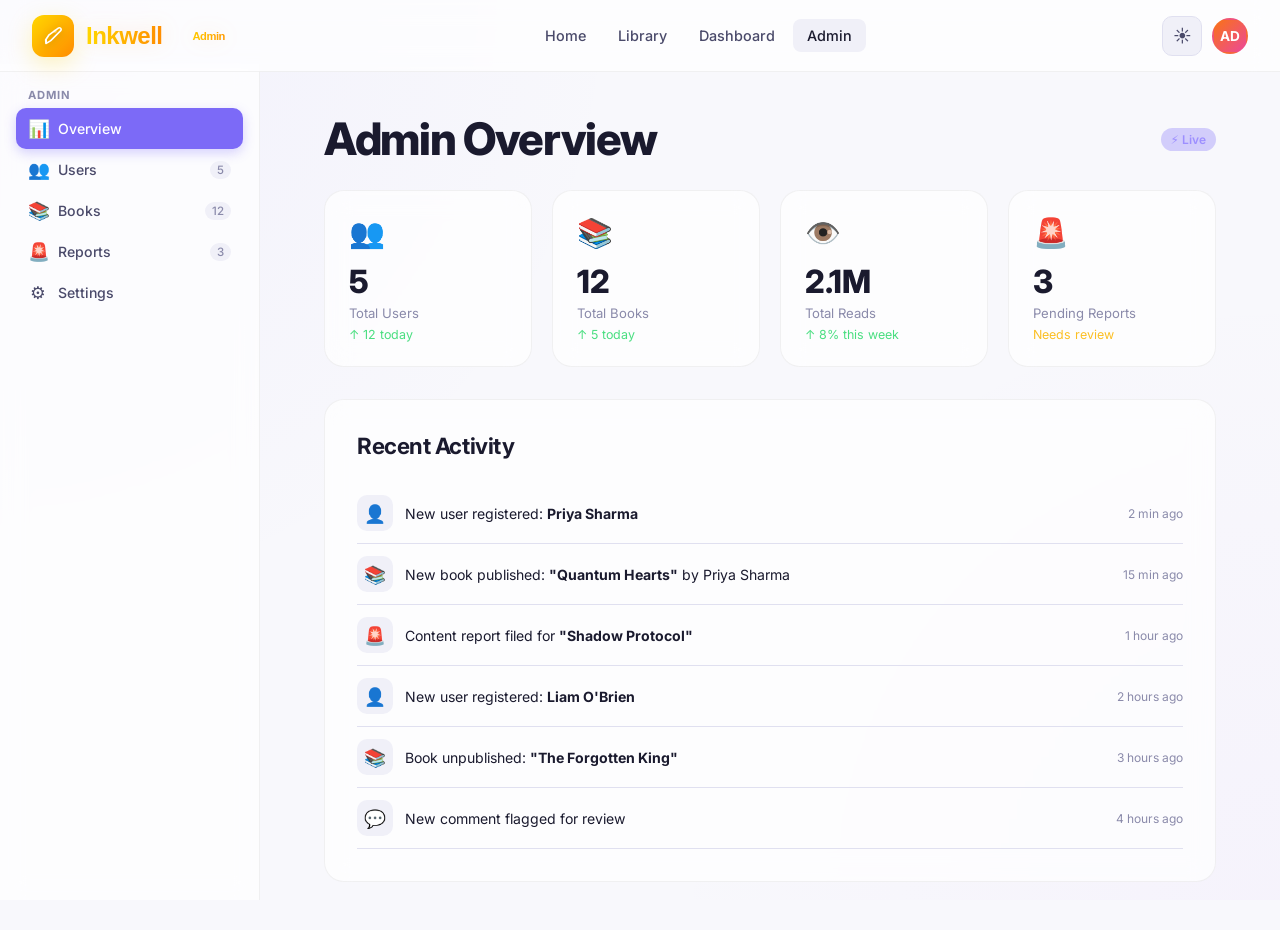
==== commit b8288465: "0.1" ====
--- a/admin.html
+++ b/admin.html
@@ -14,7 +14,12 @@
 
     <nav class="navbar">
         <a href="index.html" class="navbar-brand">
-            <div class="logo-icon">📖</div><span>Inkwell</span>
+            <div class="logo-icon">
+                <svg viewBox="0 0 24 24" fill="none" xmlns="http://www.w3.org/2000/svg">
+                    <path d="M12.4444 6.77778C12.4444 5.79594 13.2404 5 14.2222 5C15.2041 5 16 5.79594 16 6.77778C16 7.75962 15.2041 8.55556 14.2222 8.55556C13.2404 8.55556 12.4444 7.75962 12.4444 6.77778Z" fill="white" fill-opacity="0.4"/>
+                    <path fill-rule="evenodd" clip-rule="evenodd" d="M18.8889 2.11111C20.4851 2.11111 21.7778 3.40375 21.7778 5C21.7778 5.6171 21.5833 6.18873 21.2536 6.65595L10.3957 17.5138C10.1654 17.7442 9.90795 17.9407 9.62772 18.0991L4.62772 20.923C4.08405 21.2299 3.43794 20.8938 3.39414 20.2743L3.11111 16.2743C3.09038 15.9814 3.16853 15.6905 3.33614 15.4485L6.65595 10.6542C6.90378 10.2965 7.23485 10.0033 7.6186 9.80164L17.2329 2.63228C17.7214 2.30256 18.2838 2.11111 18.8889 2.11111ZM18.8889 3.88889C18.6657 3.88889 18.4552 3.96246 18.284 4.09553L8.66973 11.2649C8.52985 11.3384 8.40914 11.4452 8.31885 11.5755L5.35242 15.8601L5.5342 18.4239L8.68378 16.6455C8.7858 16.5878 8.87955 16.5161 8.96342 16.4323L19.8213 5.5744C19.944 5.41163 20.0175 5.21092 20.0175 5C20.0175 4.37701 19.5119 3.88889 18.8889 3.88889Z" fill="white"/>
+                </svg>
+            </div><span>Inkwell</span>
             <span class="badge" style="margin-left:8px;font-size:0.7rem">Admin</span>
         </a>
         <div class="navbar-nav">
--- a/css/styles.css
+++ b/css/styles.css
@@ -21,10 +21,17 @@
     --shadow-glow: 0 0 30px rgba(124, 106, 247, 0.2);
     --radius: 12px;
     --radius-lg: 20px;
-    --transition: all 0.3s cubic-bezier(0.4, 0, 0.2, 1);
-    --font: 'Inter', system-ui, sans-serif;
+    --transition: all 0.4s cubic-bezier(0.4, 0, 0.2, 1);
+    --font: 'Inter', system-ui, -apple-system, sans-serif;
     --font-serif: 'Georgia', 'Times New Roman', serif;
     --sidebar-width: 260px;
+    
+    /* Premium Tokens */
+    --glass-bg: rgba(255, 255, 255, 0.03);
+    --glass-border: rgba(255, 255, 255, 0.08);
+    --glass-blur: 12px;
+    --mesh-1: rgba(124, 106, 247, 0.15);
+    --mesh-2: rgba(168, 85, 247, 0.1);
 }
 
 [data-theme="light"] {
@@ -39,6 +46,11 @@
     --border-light: #d0d0e8;
     --shadow: 0 4px 24px rgba(0, 0, 0, 0.08);
     --shadow-glow: 0 0 30px rgba(124, 106, 247, 0.1);
+    
+    --glass-bg: rgba(255, 255, 255, 0.7);
+    --glass-border: rgba(0, 0, 0, 0.05);
+    --mesh-1: rgba(124, 106, 247, 0.05);
+    --mesh-2: rgba(168, 85, 247, 0.03);
 }
 
 *,
@@ -56,10 +68,15 @@
 body {
     font-family: var(--font);
     background: var(--bg-primary);
+    background-image: 
+        radial-gradient(circle at 0% 0%, var(--mesh-1), transparent 40%),
+        radial-gradient(circle at 100% 100%, var(--mesh-2), transparent 40%);
+    background-attachment: fixed;
     color: var(--text-primary);
     transition: var(--transition);
     min-height: 100vh;
     overflow-x: hidden;
+    -webkit-font-smoothing: antialiased;
 }
 
 a {
@@ -109,24 +126,28 @@
 
 /* ===== TYPOGRAPHY ===== */
 h1 {
-    font-size: clamp(2rem, 5vw, 3.5rem);
+    font-size: clamp(2.5rem, 6vw, 4rem);
+    font-weight: 850;
+    line-height: 1.05;
+    letter-spacing: -0.04em;
+    color: var(--text-primary);
+}
+
+h2 {
+    font-size: clamp(1.8rem, 4vw, 2.8rem);
     font-weight: 800;
-    line-height: 1.1;
-}
-
-h2 {
-    font-size: clamp(1.5rem, 3vw, 2.5rem);
+    letter-spacing: -0.03em;
+}
+
+h3 {
+    font-size: 1.4rem;
     font-weight: 700;
-}
-
-h3 {
-    font-size: 1.25rem;
-    font-weight: 600;
+    letter-spacing: -0.02em;
 }
 
 h4 {
-    font-size: 1rem;
-    font-weight: 600;
+    font-size: 1.1rem;
+    font-weight: 650;
 }
 
 p {
@@ -233,30 +254,55 @@
 .btn {
     display: inline-flex;
     align-items: center;
-    gap: 8px;
-    padding: 10px 20px;
+    justify-content: center;
+    gap: 10px;
+    padding: 12px 24px;
     border-radius: var(--radius);
-    font-size: 0.9rem;
-    font-weight: 600;
-    transition: var(--transition);
+    font-size: 0.92rem;
+    font-weight: 700;
+    transition: var(--transition), transform 0.2s cubic-bezier(0.34, 1.56, 0.64, 1);
     white-space: nowrap;
+    user-select: none;
+}
+
+.btn:active {
+    transform: scale(0.96);
 }
 
 .btn-primary {
     background: var(--gradient);
     color: #fff;
     box-shadow: 0 4px 15px var(--accent-glow);
+    position: relative;
+    overflow: hidden;
 }
 
 .btn-primary:hover {
-    transform: translateY(-2px);
-    box-shadow: 0 8px 25px var(--accent-glow);
+    transform: translateY(-3px);
+    box-shadow: 0 12px 28px var(--accent-glow);
+}
+
+.btn-primary::after {
+    content: '';
+    position: absolute;
+    top: -50%;
+    left: -100%;
+    width: 30%;
+    height: 200%;
+    background: linear-gradient(to right, transparent, rgba(255, 255, 255, 0.4), transparent);
+    transform: rotate(25deg);
+    transition: 0.8s cubic-bezier(0.19, 1, 0.22, 1);
+}
+
+.btn-primary:hover::after {
+    left: 150%;
 }
 
 .btn-secondary {
-    background: var(--bg-card);
-    color: var(--text-primary);
-    border: 1px solid var(--border-light);
+    background: var(--glass-bg);
+    backdrop-filter: blur(var(--glass-blur));
+    color: var(--text-primary);
+    border: 1px solid var(--glass-border);
 }
 
 .btn-secondary:hover {
@@ -309,16 +355,17 @@
 
 /* ===== CARDS ===== */
 .card {
-    background: var(--bg-card);
-    border: 1px solid var(--border);
+    background: var(--glass-bg);
+    backdrop-filter: blur(var(--glass-blur));
+    border: 1px solid var(--glass-border);
     border-radius: var(--radius-lg);
-    padding: 24px;
+    padding: 32px;
     transition: var(--transition);
 }
 
 .card:hover {
-    border-color: var(--border-light);
-    box-shadow: var(--shadow);
+    border-color: var(--accent);
+    box-shadow: 0 12px 30px rgba(0, 0, 0, 0.15);
 }
 
 .card-glow:hover {
@@ -381,7 +428,7 @@
 
 .modal-overlay.active {
     opacity: 1;
-    pointer-events: all;
+    pointer-events: auto;
 }
 
 .modal {
@@ -431,39 +478,80 @@
     top: 0;
     left: 0;
     right: 0;
-    z-index: 100;
-    background: rgba(15, 15, 19, 0.85);
-    backdrop-filter: blur(20px);
-    border-bottom: 1px solid var(--border);
-    padding: 0 24px;
-    height: 64px;
+    z-index: 1000;
+    background: var(--glass-bg);
+    backdrop-filter: blur(var(--glass-blur));
+    border-bottom: 1px solid var(--glass-border);
+    padding: 0 32px;
+    height: 72px;
     display: flex;
     align-items: center;
     justify-content: space-between;
     transition: var(--transition);
 }
 
-[data-theme="light"] .navbar {
-    background: rgba(248, 248, 252, 0.85);
-}
+/* [data-theme="light"] .navbar style removed as it now uses variables */
 
 .navbar-brand {
     display: flex;
     align-items: center;
-    gap: 10px;
-    font-size: 1.3rem;
-    font-weight: 800;
+    gap: 12px;
+    font-size: 1.5rem;
+    font-weight: 900;
+    font-family: 'Outfit', sans-serif;
+    letter-spacing: -0.5px;
+    color: var(--text-primary);
+    text-decoration: none;
+    transition: var(--transition);
+}
+
+.navbar-brand:hover {
+    transform: scale(1.05);
+    filter: brightness(1.1);
 }
 
 .navbar-brand .logo-icon {
-    width: 36px;
-    height: 36px;
-    background: var(--gradient);
-    border-radius: 10px;
+    width: 42px;
+    height: 42px;
+    background: linear-gradient(135deg, #FFD700 0%, #FF8C00 100%);
+    border-radius: 12px;
     display: flex;
     align-items: center;
     justify-content: center;
-    font-size: 1.1rem;
+    box-shadow: 0 8px 24px rgba(255, 215, 0, 0.25);
+    position: relative;
+    overflow: hidden;
+}
+
+.navbar-brand .logo-icon svg {
+    width: 22px;
+    height: 22px;
+    fill: white;
+    filter: drop-shadow(0 2px 4px rgba(0,0,0,0.2));
+    z-index: 2;
+}
+
+.navbar-brand .logo-icon::after {
+    content: '';
+    position: absolute;
+    width: 100%;
+    height: 100%;
+    background: linear-gradient(45deg, transparent, rgba(255,255,255,0.2), transparent);
+    top: 0;
+    left: -100%;
+    transition: 0.6s;
+}
+
+.navbar-brand:hover .logo-icon::after {
+    left: 100%;
+}
+
+.navbar-brand span {
+    font-family: 'Outfit', sans-serif;
+    background: linear-gradient(90deg, #FFD700, #FF8C00);
+    -webkit-background-clip: text;
+    -webkit-text-fill-color: transparent;
+    filter: drop-shadow(0 0 10px rgba(255, 140, 0, 0.15));
 }
 
 .navbar-nav {
@@ -730,8 +818,9 @@
 }
 
 .book-card {
-    background: var(--bg-card);
-    border: 1px solid var(--border);
+    background: var(--glass-bg);
+    backdrop-filter: blur(var(--glass-blur));
+    border: 1px solid var(--glass-border);
     border-radius: var(--radius-lg);
     overflow: hidden;
     transition: var(--transition);
@@ -739,9 +828,22 @@
 }
 
 .book-card:hover {
-    transform: translateY(-6px);
-    box-shadow: var(--shadow-glow);
+    transform: translateY(-10px) scale(1.02);
+    box-shadow: 0 20px 40px rgba(0, 0, 0, 0.3), var(--shadow-glow);
     border-color: var(--accent);
+}
+
+.book-cover::after {
+    content: '';
+    position: absolute;
+    inset: 0;
+    background: linear-gradient(to top, rgba(0,0,0,0.4), transparent);
+    opacity: 0;
+    transition: var(--transition);
+}
+
+.book-card:hover .book-cover::after {
+    opacity: 1;
 }
 
 .book-cover {
@@ -859,14 +961,15 @@
 
 .sidebar {
     width: var(--sidebar-width);
-    background: var(--bg-secondary);
-    border-right: 1px solid var(--border);
+    background: var(--glass-bg);
+    backdrop-filter: blur(var(--glass-blur));
+    border-right: 1px solid var(--glass-border);
     position: fixed;
     top: 64px;
     left: 0;
     bottom: 0;
     overflow-y: auto;
-    padding: 20px 12px;
+    padding: 24px 16px;
     transition: var(--transition);
     z-index: 50;
 }
@@ -901,11 +1004,13 @@
 .sidebar-item:hover {
     background: var(--bg-hover);
     color: var(--text-primary);
+    transform: translateX(4px);
 }
 
 .sidebar-item.active {
-    background: var(--accent-glow);
-    color: var(--accent-light);
+    background: var(--accent);
+    color: #fff;
+    box-shadow: 0 4px 12px var(--accent-glow);
 }
 
 .sidebar-item .icon {
@@ -926,8 +1031,10 @@
 .main-content {
     margin-left: var(--sidebar-width);
     flex: 1;
-    padding: 32px;
+    padding: 48px 64px;
     min-width: 0;
+    max-width: 1600px;
+    margin-right: auto;
 }
 
 /* ===== DASHBOARD ===== */
@@ -939,15 +1046,36 @@
 }
 
 .stat-card {
-    background: var(--bg-card);
-    border: 1px solid var(--border);
+    background: var(--glass-bg);
+    backdrop-filter: blur(var(--glass-blur));
+    border: 1px solid var(--glass-border);
     border-radius: var(--radius-lg);
-    padding: 20px;
+    padding: 24px;
+    transition: var(--transition);
+    position: relative;
+    overflow: hidden;
+}
+
+.stat-card::after {
+    content: '';
+    position: absolute;
+    top: 0;
+    left: 0;
+    right: 0;
+    height: 3px;
+    background: var(--gradient);
+    opacity: 0;
     transition: var(--transition);
 }
 
 .stat-card:hover {
-    border-color: var(--border-light);
+    transform: translateY(-5px);
+    border-color: var(--accent);
+    box-shadow: var(--shadow-glow);
+}
+
+.stat-card:hover::after {
+    opacity: 1;
 }
 
 .stat-card .stat-icon {
@@ -980,14 +1108,7 @@
     padding-top: 64px;
 }
 
-.editor-sidebar {
-    width: 280px;
-    background: var(--bg-secondary);
-    border-right: 1px solid var(--border);
-    display: flex;
-    flex-direction: column;
-    overflow: hidden;
-}
+
 
 .editor-sidebar-header {
     padding: 16px;
@@ -1039,42 +1160,180 @@
     overflow: hidden;
 }
 
+/* ===== RIBBON TOOLBAR (MS Word Style) ===== */
+.ribbon-tabs-container {
+    display: flex;
+    justify-content: space-between;
+    align-items: flex-end;
+    padding: 2px 16px 0;
+    background: var(--bg-secondary);
+    border-bottom: 1px solid var(--border);
+    font-family: 'Segoe UI', system-ui, sans-serif;
+    transition: var(--transition);
+}
+
+.ribbon-tabs {
+    display: flex;
+    gap: 2px;
+    align-items: stretch;
+}
+
+.ribbon-tab {
+    padding: 10px 20px;
+    cursor: pointer;
+    font-size: 0.82rem;
+    color: var(--text-secondary);
+    border-radius: 4px 4px 0 0;
+    margin-bottom: -1px;
+    border: 1px solid transparent;
+    transition: var(--transition);
+    display: flex;
+    align-items: center;
+}
+
+.ribbon-tab:hover {
+    background: var(--bg-hover);
+    color: var(--text-primary);
+}
+
+.ribbon-tab.active {
+    color: var(--accent-light) !important;
+    background: var(--bg-primary) !important;
+    border: 1px solid var(--border) !important;
+    border-bottom: 2px solid var(--accent) !important;
+    font-weight: 600;
+}
+
+.ribbon-tab.file-tab:hover {
+    background: #004a8f !important;
+    color: #fff !important;
+}
+
 .editor-toolbar {
-    padding: 10px 16px;
+    display: flex;
+    padding: 8px 12px 14px;
+    align-items: flex-start;
     border-bottom: 1px solid var(--border);
-    display: flex;
-    align-items: center;
+    overflow-x: auto;
+    background: var(--bg-primary);
+    height: 104px;
+    flex-shrink: 0;
+    font-family: 'Segoe UI', system-ui, sans-serif;
+    flex-wrap: nowrap !important;
+    transition: var(--transition);
+}
+
+.ribbon-group {
+    display: flex;
+    align-items: stretch;
+    border-right: 1px solid var(--border);
+    padding-right: 8px;
+    margin-right: 6px;
+    position: relative;
+    min-height: 70px;
+}
+
+.ribbon-group-label {
+    position: absolute;
+    bottom: 2px;
+    left: 0;
+    right: 0;
+    text-align: center;
+    font-size: 0.65rem;
+    color: var(--text-muted);
+}
+
+.ribbon-button {
+    display: flex;
+    flex-direction: column;
+    align-items: center;
+    justify-content: center;
+    background: transparent;
+    border: none;
+    padding: 6px 10px;
+    border-radius: 4px;
+    cursor: pointer;
     gap: 4px;
-    flex-wrap: wrap;
+    color: var(--text-primary);
+    transition: var(--transition);
+}
+
+.ribbon-button:hover {
+    background: var(--bg-hover);
+}
+
+.ribbon-button i, .ribbon-button span.icon {
+    font-size: 1.5rem;
+    margin-bottom: 2px;
+}
+
+.ribbon-button span.label {
+    font-size: 0.72rem;
+}
+
+.ribbon-sub-group {
+    display: flex;
+    flex-direction: column;
+    justify-content: center;
+    gap: 2px;
+    margin-left: 4px;
+}
+
+.ribbon-sub-button {
+    display: flex;
+    align-items: center;
+    gap: 6px;
+    background: transparent;
+    border: none;
+    padding: 3px 6px;
+    border-radius: 4px;
+    cursor: pointer;
+    font-size: 0.75rem;
+    color: var(--text-secondary);
+    transition: var(--transition);
+}
+
+.ribbon-sub-button:hover {
+    background: var(--bg-hover);
+    color: var(--text-primary);
+}
+
+.ribbon-select {
+    border: 1px solid var(--border);
+    border-radius: 4px;
+    padding: 2px 4px;
+    font-size: 0.75rem;
     background: var(--bg-secondary);
-}
-
-.toolbar-btn {
-    width: 34px;
-    height: 34px;
-    border-radius: 8px;
-    background: transparent;
-    color: var(--text-secondary);
-    font-size: 0.9rem;
+    color: var(--text-primary);
+    outline: none;
+}
+
+.ribbon-style-card {
+    border: 1px solid var(--border);
+    border-radius: 4px;
+    padding: 4px 16px;
+    cursor: pointer;
+    background: var(--bg-secondary);
+    height: 46px;
     display: flex;
     align-items: center;
     justify-content: center;
     transition: var(--transition);
 }
 
-.toolbar-btn:hover {
+.ribbon-style-card:hover {
     background: var(--bg-hover);
-    color: var(--text-primary);
-}
-
-.toolbar-btn.active {
-    background: var(--accent-glow);
-    color: var(--accent);
+    border-color: var(--accent);
+}
+
+.ribbon-style-card span {
+    font-size: 0.8rem;
+    color: var(--text-primary);
 }
 
 .toolbar-divider {
     width: 1px;
-    height: 24px;
+    height: 16px;
     background: var(--border);
     margin: 0 4px;
 }
@@ -1082,7 +1341,7 @@
 .editor-area {
     flex: 1;
     overflow-y: auto;
-    padding: 40px;
+    padding: 100px 40px 40px; /* More breathing room */
 }
 
 .editor-content {
@@ -1167,6 +1426,41 @@
     flex-direction: column;
     overflow: hidden;
     transition: var(--transition);
+    flex-shrink: 0;
+}
+
+.ai-panel:not(.show) {
+    width: 0;
+    border-left: none;
+    opacity: 0;
+}
+
+.editor-sidebar {
+    width: 0;
+    opacity: 0;
+    background: var(--bg-secondary);
+    border-right: 1px solid transparent;
+    display: flex;
+    flex-direction: column;
+    overflow: hidden;
+    transition: var(--transition);
+    flex-shrink: 0;
+    pointer-events: none;
+}
+
+.editor-sidebar.show,
+.editor-sidebar:not(.hidden) { /* Temporary fallback if class is toggled differently */
+    width: 280px !important;
+    opacity: 1 !important;
+    border-right: 1px solid var(--border);
+    pointer-events: all;
+}
+
+.editor-sidebar.hidden {
+    width: 0 !important;
+    opacity: 0 !important;
+    border-right: none !important;
+    pointer-events: none;
 }
 
 .ai-panel-header {
@@ -1549,7 +1843,7 @@
 
 .dropdown-menu.open {
     opacity: 1;
-    pointer-events: all;
+    pointer-events: auto;
     transform: translateY(0);
 }
 
@@ -2039,17 +2333,7 @@
     transition: background-color 0.8s ease;
 }
 
-/* 3. Cinematic Zen Mode (Auto-fade when typing) */
-body.zen-active .navbar,
-body.zen-active .editor-sidebar,
-body.zen-active .editor-toolbar,
-body.zen-active .editor-footer {
-    opacity: 0;
-    pointer-events: none;
-}
-.navbar, .editor-sidebar, .editor-toolbar, .editor-footer {
-    transition: opacity 0.8s cubic-bezier(0.4, 0, 0.2, 1), transform 0.3s cubic-bezier(0.4, 0, 0.2, 1) !important;
-}
+
 
 /* 4. AI Thinking Visual */
 .ai-thinking-orb {
